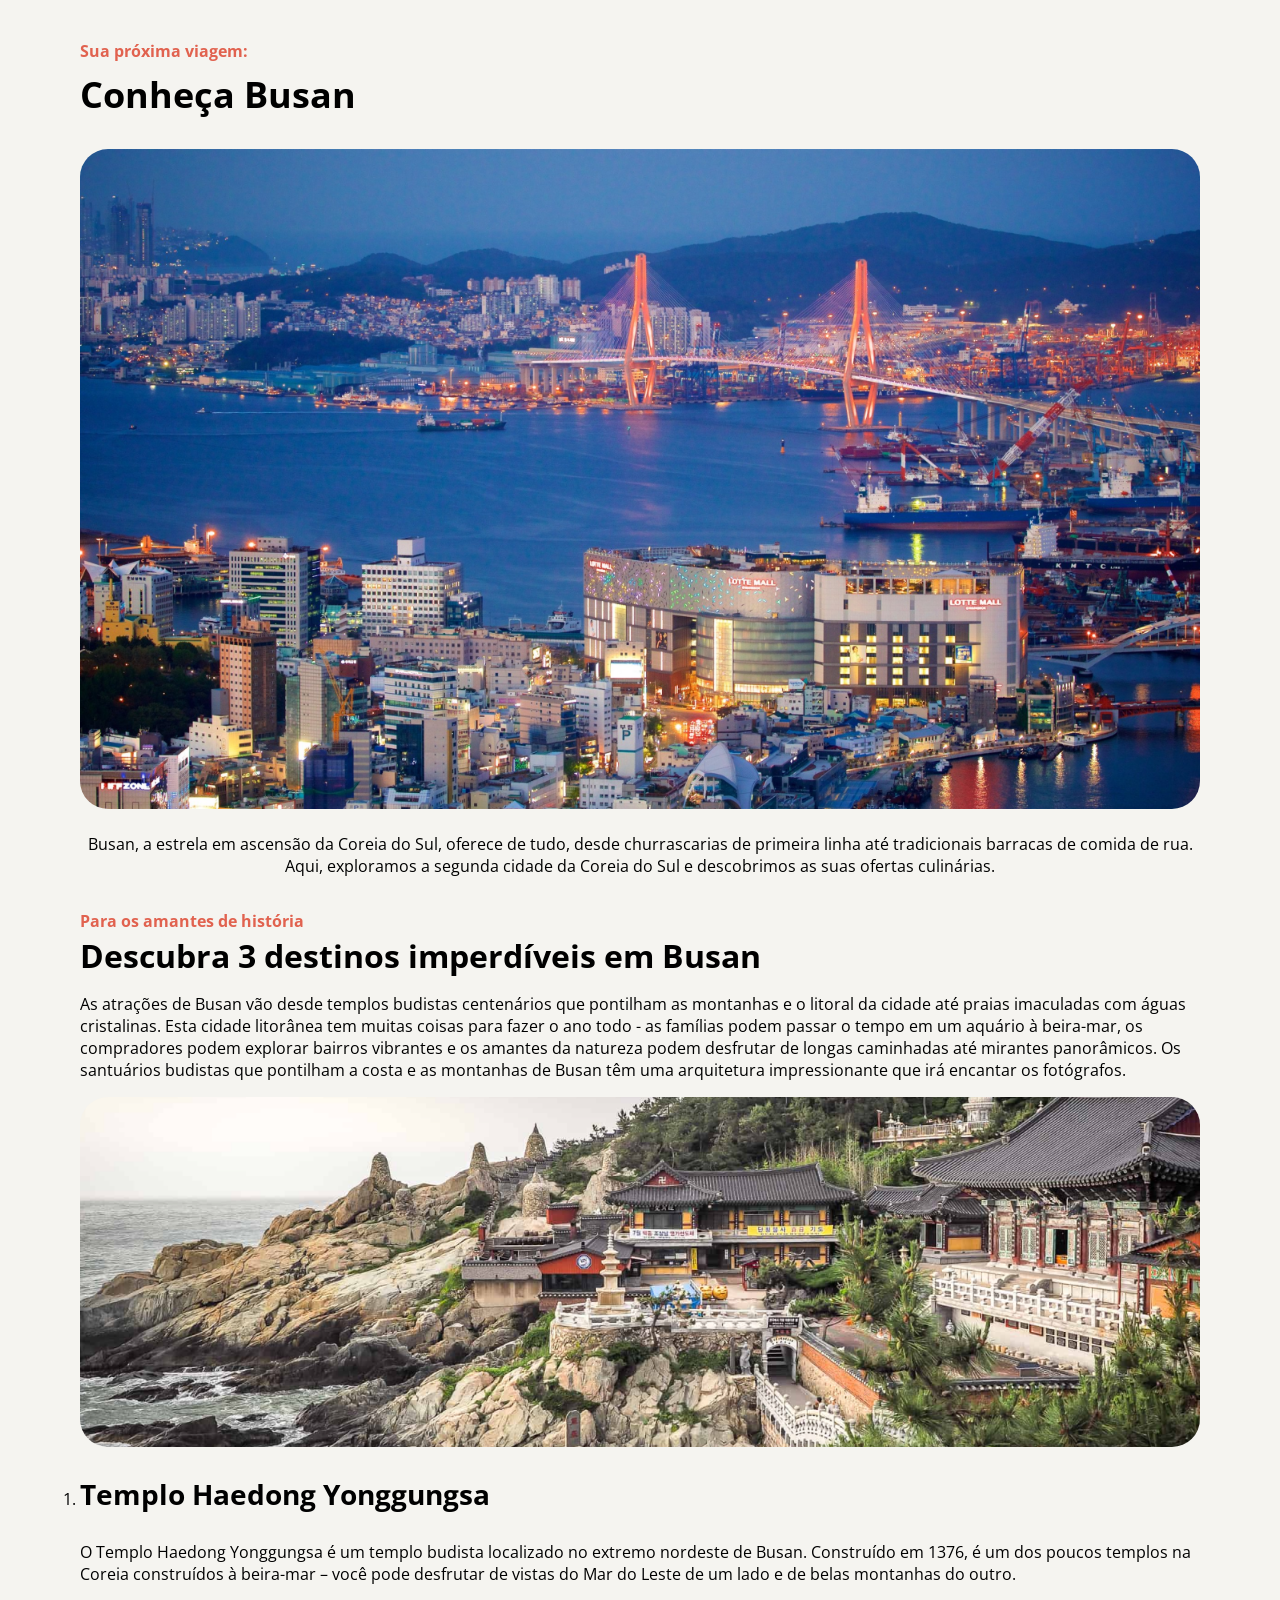
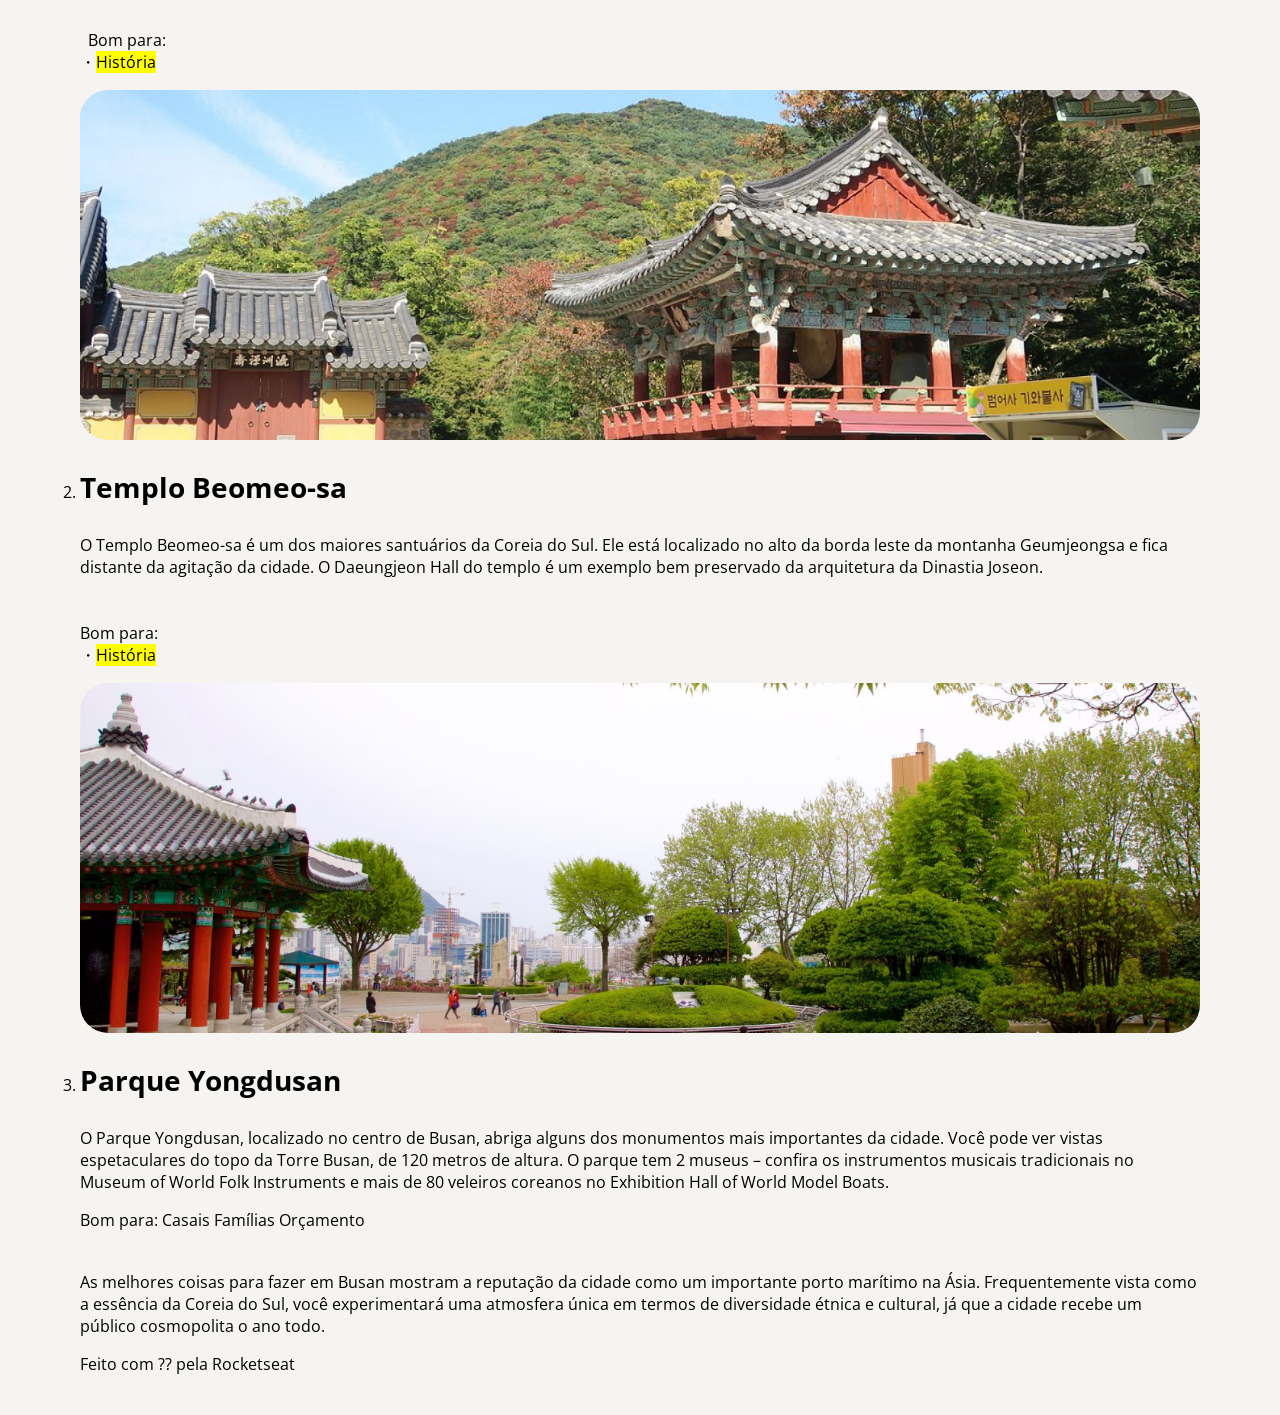
==== Local Turistico/assets/index.html @ a6c7353c "lugarturistico" ====
<!DOCTYPE html>
<html lang="pt-br">
<head>
  <link rel="preconnect" href="https://fonts.googleapis.com">
  <link rel="preconnect" href="https://fonts.gstatic.com" crossorigin>
  <meta charset="UTF-8">
  <meta name="viewport" content="width=device-width, initial-scale=1.0">
  <title>Local Turístico </title>
  <link href="https://fonts.googleapis.com/css2?family=Open+Sans:ital,wght@0,300..800;1,300..800&display=swap" rel="stylesheet">
  <link rel="stylesheet" href="style.css">
</head>
<body>

  <section id="container">
    <div>
      Sua próxima viagem:
    </div>
    
    <h1>Conheça Busan</h1>

  </section>

  <section id="busan">
  
  <img src="/Local Turistico/assets/Image_01.png" alt="cidade-de-busan">

  <p>Busan, a estrela em ascensão da Coreia do Sul, oferece de tudo, desde churrascarias de primeira linha até tradicionais barracas de comida de rua. Aqui, exploramos a segunda cidade da Coreia do Sul e descobrimos as suas ofertas culinárias.</p>

</section>

<section id="titlelist">

  <div>Para os amantes de história</div>

  <h2>Descubra 3 destinos imperdíveis em Busan</h2>
  
  
  <p>As atrações de Busan vão desde templos budistas centenários que pontilham as montanhas e o litoral da cidade até praias imaculadas com águas cristalinas. Esta cidade litorânea tem muitas coisas para fazer o ano todo - as famílias podem passar o tempo em um aquário à beira-mar, os compradores podem explorar bairros vibrantes e os amantes da natureza podem desfrutar de longas caminhadas até mirantes panorâmicos.
    Os santuários budistas que pontilham a costa e as montanhas de Busan têm uma arquitetura impressionante que irá encantar os fotógrafos.</p>
    
  </section>

  <section id="list">
    <ol>

      
    <section id="card1">
    <img src="/Local Turistico/assets/Image_02.png" alt="haedong">
        <li><h3>Templo Haedong Yonggungsa </h3> </li>

    <p>O Templo Haedong Yonggungsa é um templo budista localizado no extremo nordeste de Busan. Construído em 1376, é um dos poucos templos na Coreia construídos à beira-mar – você pode desfrutar de vistas do Mar do Leste de um lado e de belas montanhas do outro.<br> <br> <br> 


    Bom para: <br>
    ・<mark>História </mark> </p>
        
      </section>
      
      <section id="card2">
      <img src="/Local Turistico/assets/Image_03.png" alt="Beome-sa">
      
      <li><h3>Templo Beomeo-sa</h3></li>
      
      <p>O Templo Beomeo-sa é um dos maiores santuários da Coreia do Sul. Ele está localizado no alto da borda leste da montanha Geumjeongsa e fica distante da agitação da cidade. O Daeungjeon Hall do templo é um exemplo bem preservado da arquitetura da Dinastia Joseon.<br> <br> <br>

      Bom para: <br>
      ・<mark>História</mark></p>
       </section>
   
       <section id="card3">
        <img src="/Local Turistico/assets/Image_04.png" alt="Yonggungsan">
        <li><h3>Parque Yongdusan</h3></li>
        <p>O Parque Yongdusan, localizado no centro de Busan, abriga alguns dos monumentos mais importantes da cidade. Você pode ver vistas espetaculares do topo da Torre Busan, de 120 metros de altura. O parque tem 2 museus – confira os instrumentos musicais tradicionais no Museum of World Folk Instruments e mais de 80 veleiros coreanos no Exhibition Hall of World Model Boats.</p>
      </ol>

        

          Bom para: 
          Casais
          Famílias
          Orçamento
        


       </section>
      <section id="description">
        <p>As melhores coisas para fazer em Busan mostram a reputação da cidade como um importante porto marítimo na Ásia. Frequentemente vista como a essência da Coreia do Sul, você experimentará uma atmosfera única em termos de diversidade étnica e cultural, já que a cidade recebe um público cosmopolita o ano todo. </p>
      </section>
    
    <footer>Feito com ??
pela Rocketseat</footer>

    </section>
    
    
</body>
</html>
---- Local Turistico/assets/style.css ----
:root{font-family: "Open Sans", sans-serif;
  font-size: 16px;}

body {box-sizing: border-box;
  max-width: 1120px;
  height: 3054;
  background-color: #f5f4f0;
  margin: 40px auto;
text-align: left;}



h1 {font-size: 36px; font-weight: bold; 
margin-top: 8px;}
h2 {font-size: 32px; font-weight: bold; margin-top: 2px; margin-bottom: 8px;}
h3 {font-size: 28px; font-weight: bold;}

div {color: #e1624f;
    font-size: 16px; font-weight: bold;}

  #busan img {height:660px ; 
            margin-bottom: 24px;
            object-fit: cover;}
            
            
  #busan p {text-align: center; margin-bottom: 40px; height: 37px;}

    img {border-radius: 28px;
      width: 100% ;
      height: 350px;
      margin:0 auto;
      display:block;
      object-fit: cover;}

#description p {margin-top: 40px;}

ol {padding: 0 ;}
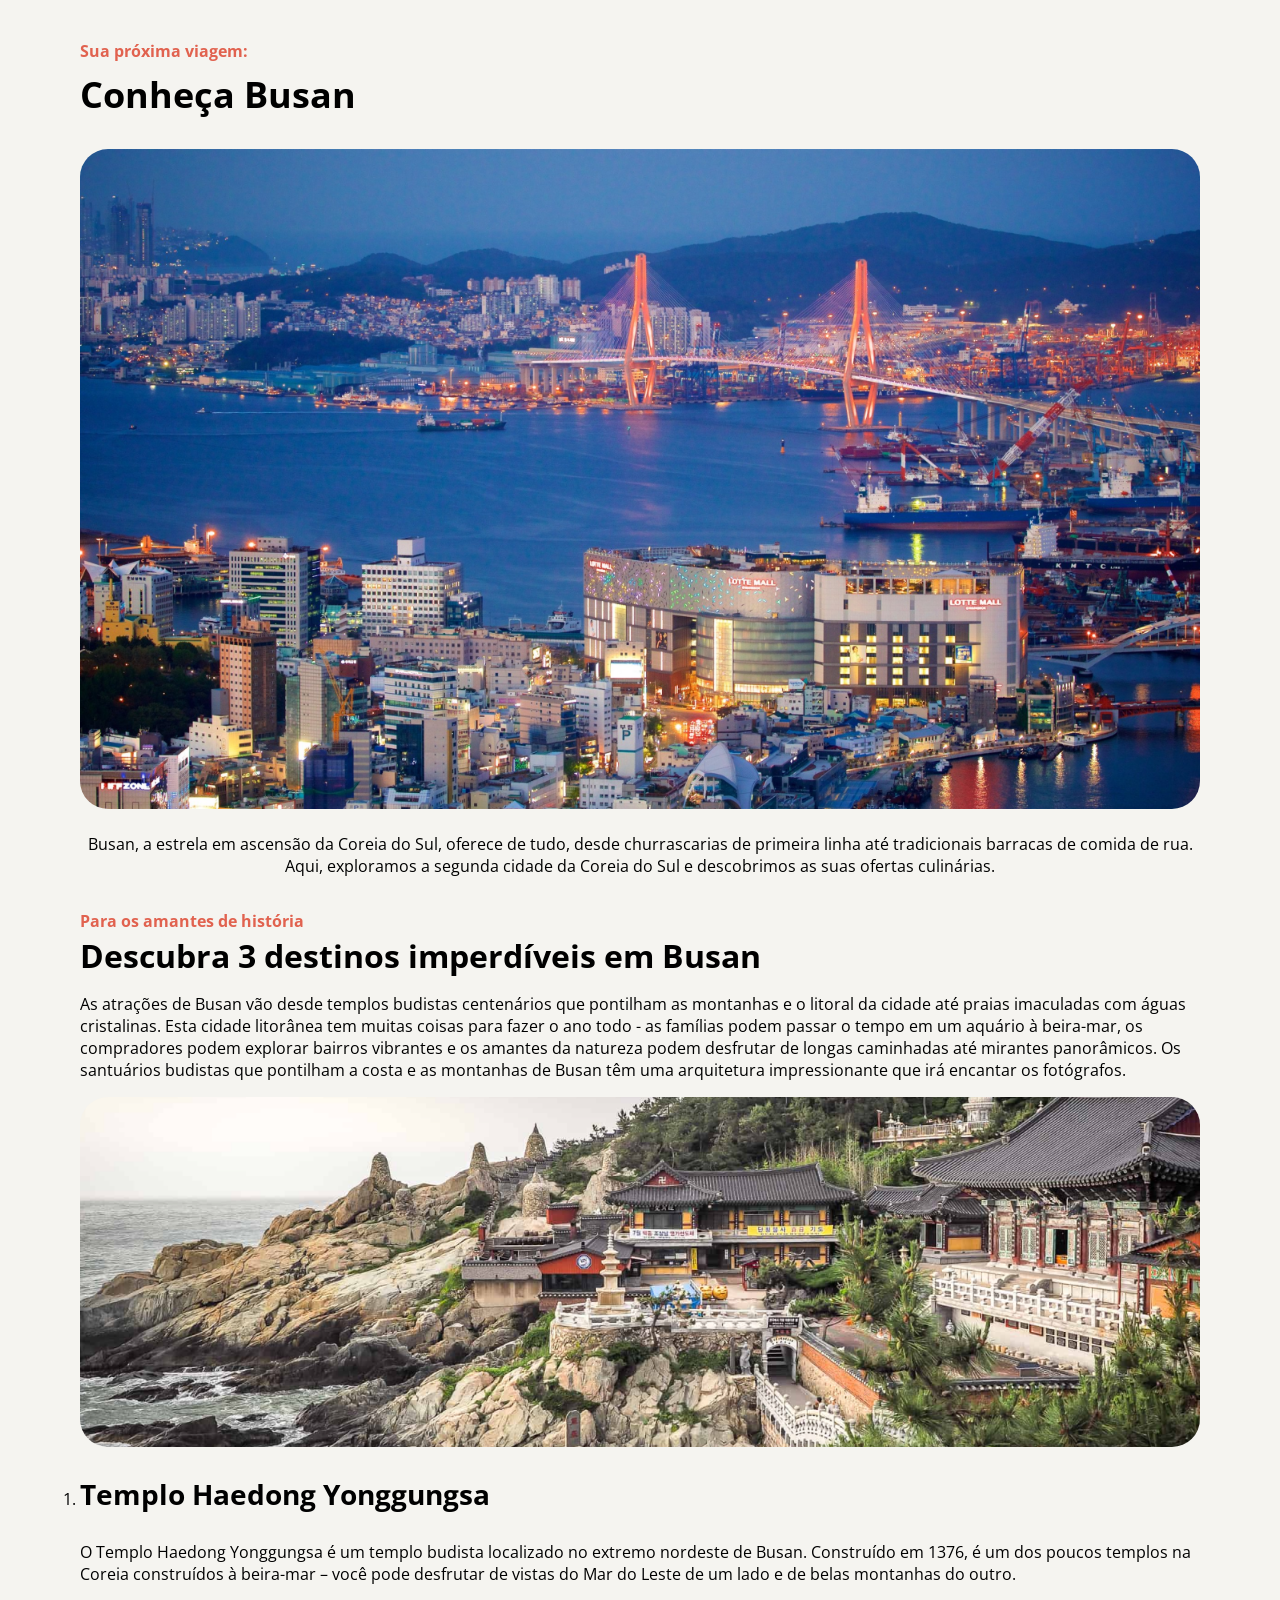
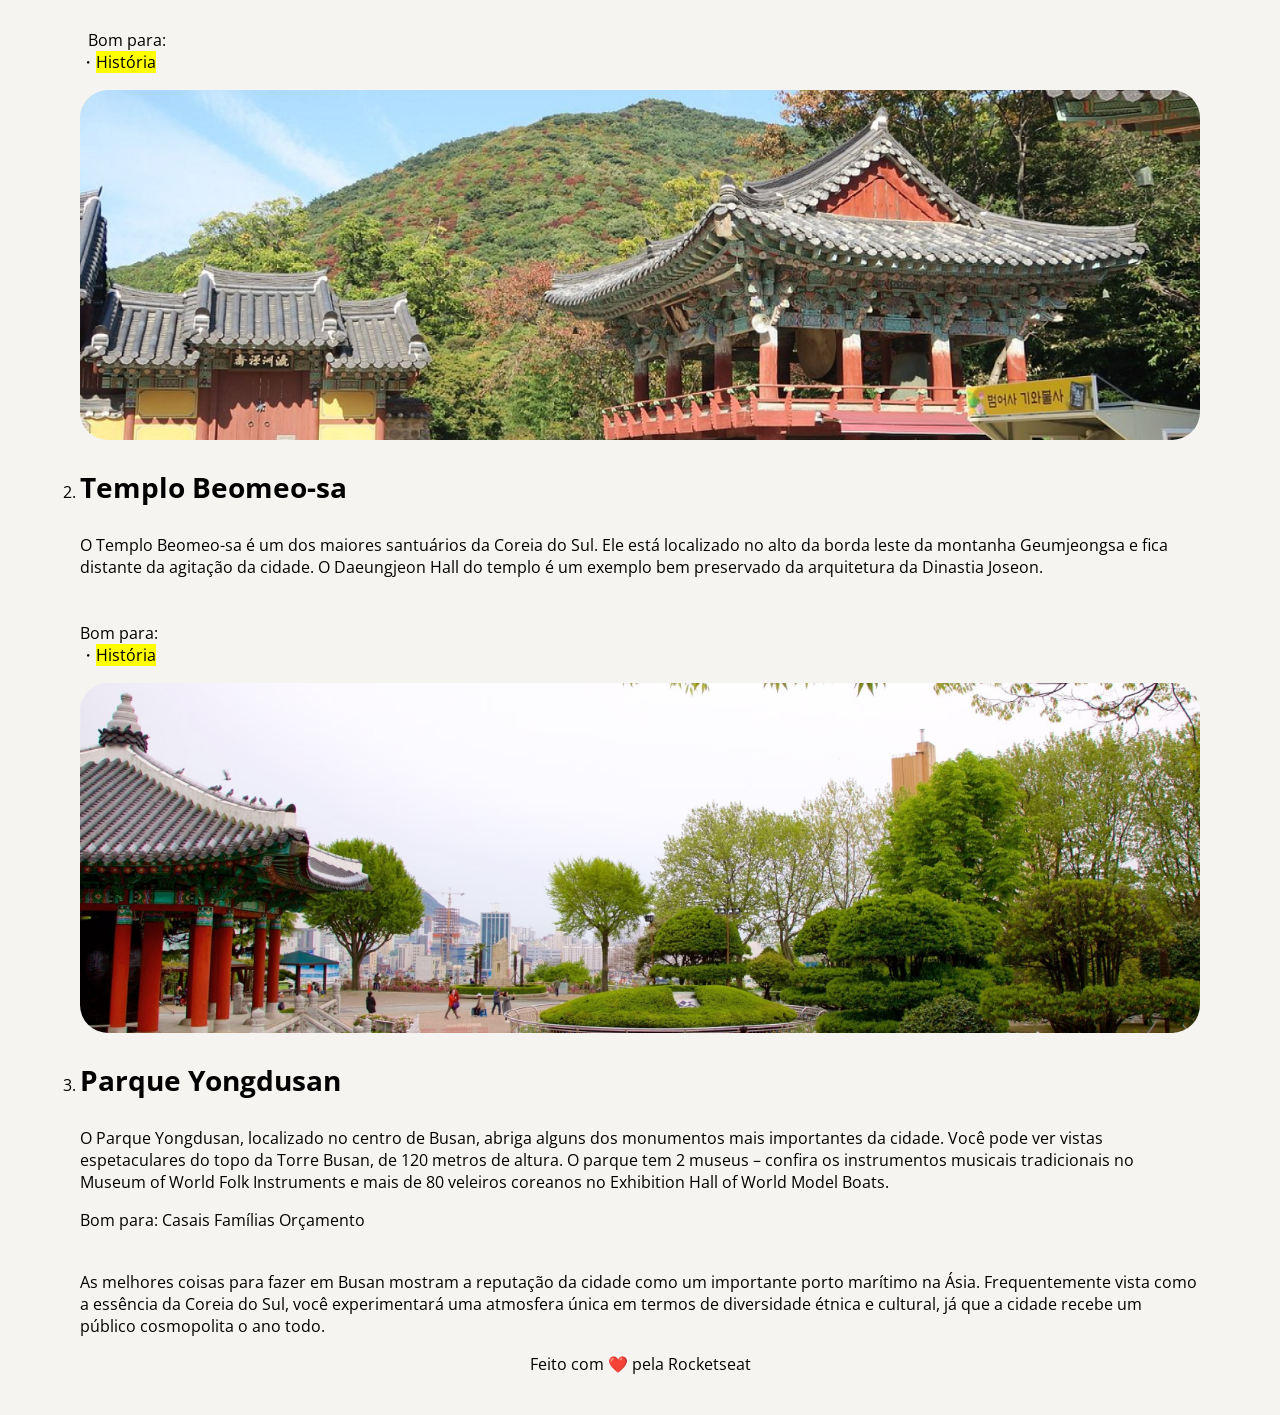
==== commit 3558dcfd: "feat: centraliza footer" ====
--- a/Local Turistico/assets/index.html
+++ b/Local Turistico/assets/index.html
@@ -87,11 +87,11 @@
         <p>As melhores coisas para fazer em Busan mostram a reputação da cidade como um importante porto marítimo na Ásia. Frequentemente vista como a essência da Coreia do Sul, você experimentará uma atmosfera única em termos de diversidade étnica e cultural, já que a cidade recebe um público cosmopolita o ano todo. </p>
       </section>
     
-    <footer>Feito com ??
-pela Rocketseat</footer>
+   
 
     </section>
-    
+     <footer>Feito com <span>❤️</span>
+pela Rocketseat</footer>
     
 </body>
 </html>
--- a/Local Turistico/assets/style.css
+++ b/Local Turistico/assets/style.css
@@ -1,38 +1,71 @@
-:root{font-family: "Open Sans", sans-serif;
-  font-size: 16px;}
+:root {
+  font-family: 'Open Sans', sans-serif;
+  font-size: 16px;
+}
 
-body {box-sizing: border-box;
+body {
+  box-sizing: border-box;
   max-width: 1120px;
   height: 3054;
   background-color: #f5f4f0;
   margin: 40px auto;
-text-align: left;}
+  text-align: left;
+}
 
+h1 {
+  font-size: 36px;
+  font-weight: bold;
+  margin-top: 8px;
+}
+h2 {
+  font-size: 32px;
+  font-weight: bold;
+  margin-top: 2px;
+  margin-bottom: 8px;
+}
+h3 {
+  font-size: 28px;
+  font-weight: bold;
+}
 
+div {
+  color: #e1624f;
+  font-size: 16px;
+  font-weight: bold;
+}
 
-h1 {font-size: 36px; font-weight: bold; 
-margin-top: 8px;}
-h2 {font-size: 32px; font-weight: bold; margin-top: 2px; margin-bottom: 8px;}
-h3 {font-size: 28px; font-weight: bold;}
+#busan img {
+  height: 660px;
+  margin-bottom: 24px;
+  object-fit: cover;
+}
 
-div {color: #e1624f;
-    font-size: 16px; font-weight: bold;}
+#busan p {
+  text-align: center;
+  margin-bottom: 40px;
+  height: 37px;
+}
 
-  #busan img {height:660px ; 
-            margin-bottom: 24px;
-            object-fit: cover;}
-            
-            
-  #busan p {text-align: center; margin-bottom: 40px; height: 37px;}
+img {
+  border-radius: 28px;
+  width: 100%;
+  height: 350px;
+  margin: 0 auto;
+  display: block;
+  object-fit: cover;
+}
 
-    img {border-radius: 28px;
-      width: 100% ;
-      height: 350px;
-      margin:0 auto;
-      display:block;
-      object-fit: cover;}
+#description p {
+  margin-top: 40px;
+}
 
-#description p {margin-top: 40px;}
+ol {
+  padding: 0;
+}
 
-ol {padding: 0 ;}
-
+footer {
+  display: flex;
+  justify-content: center;
+  align-items: center;
+  gap: 4px;
+}
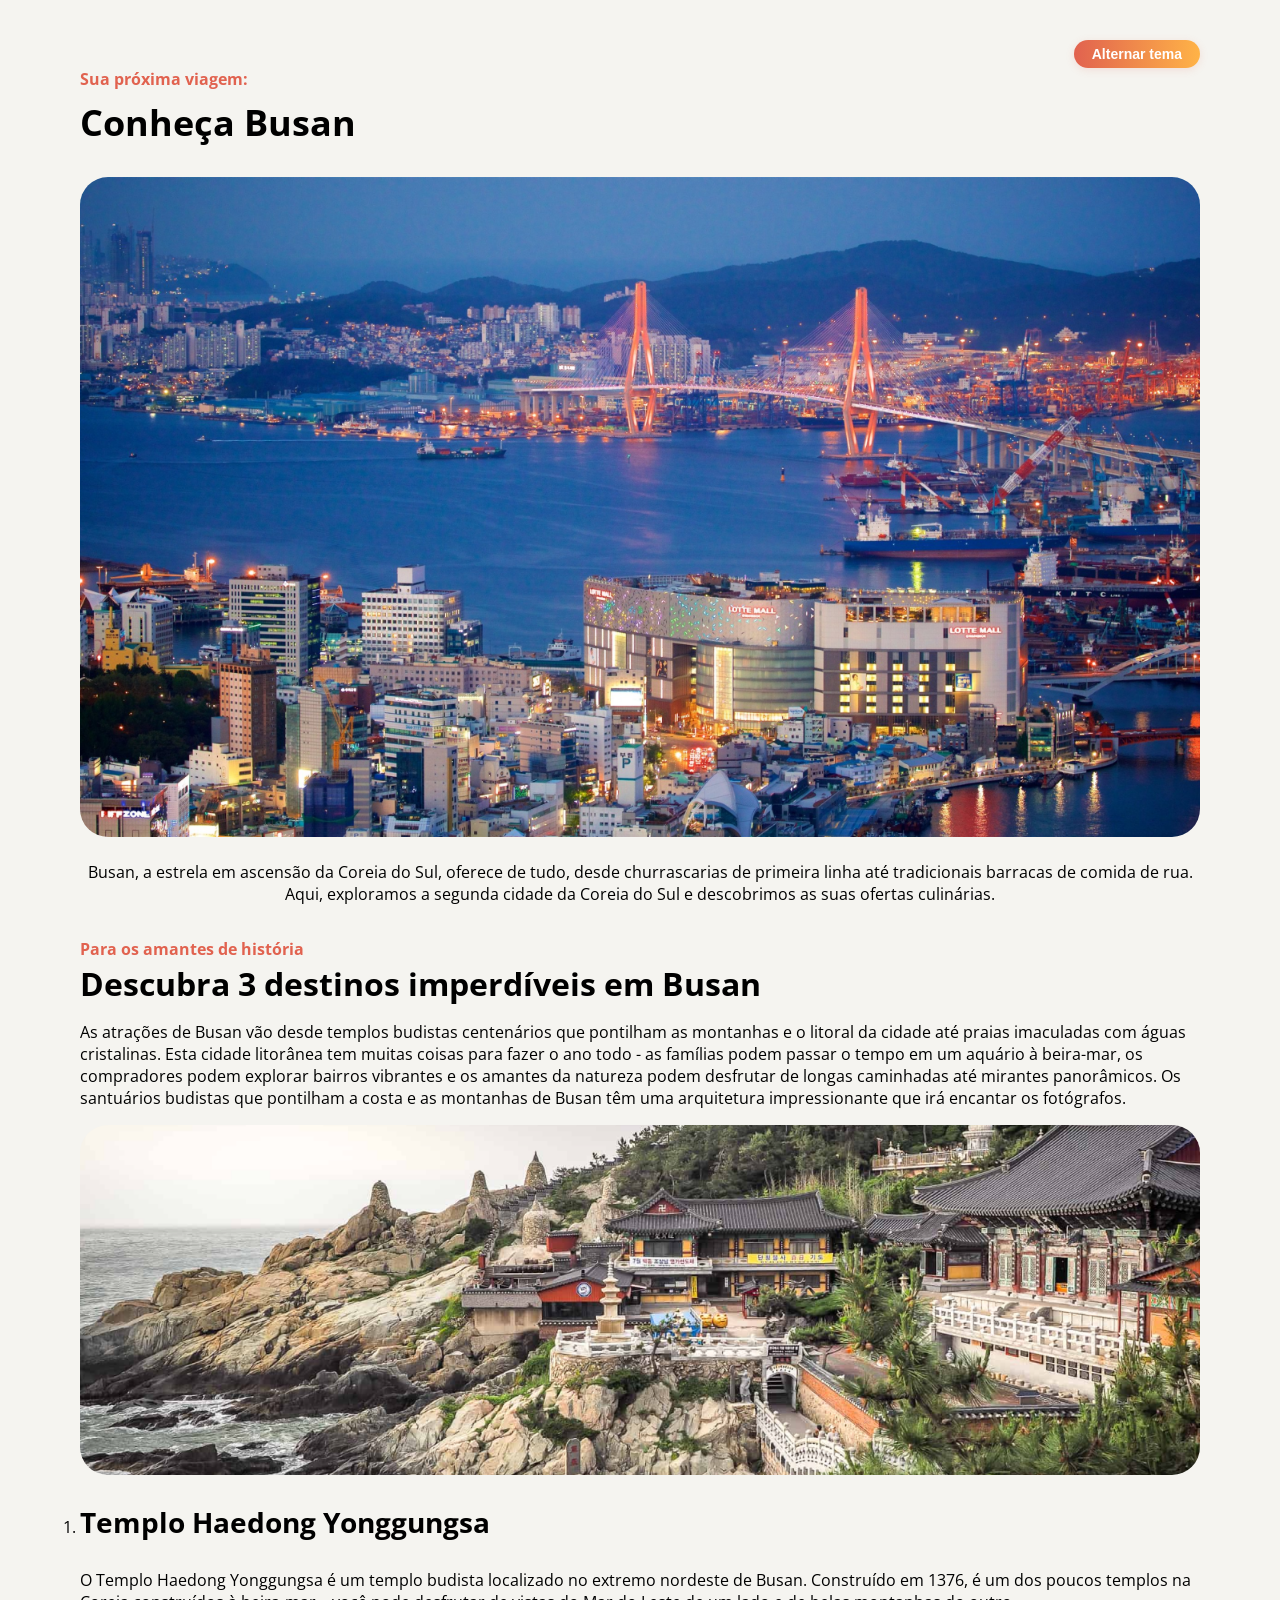
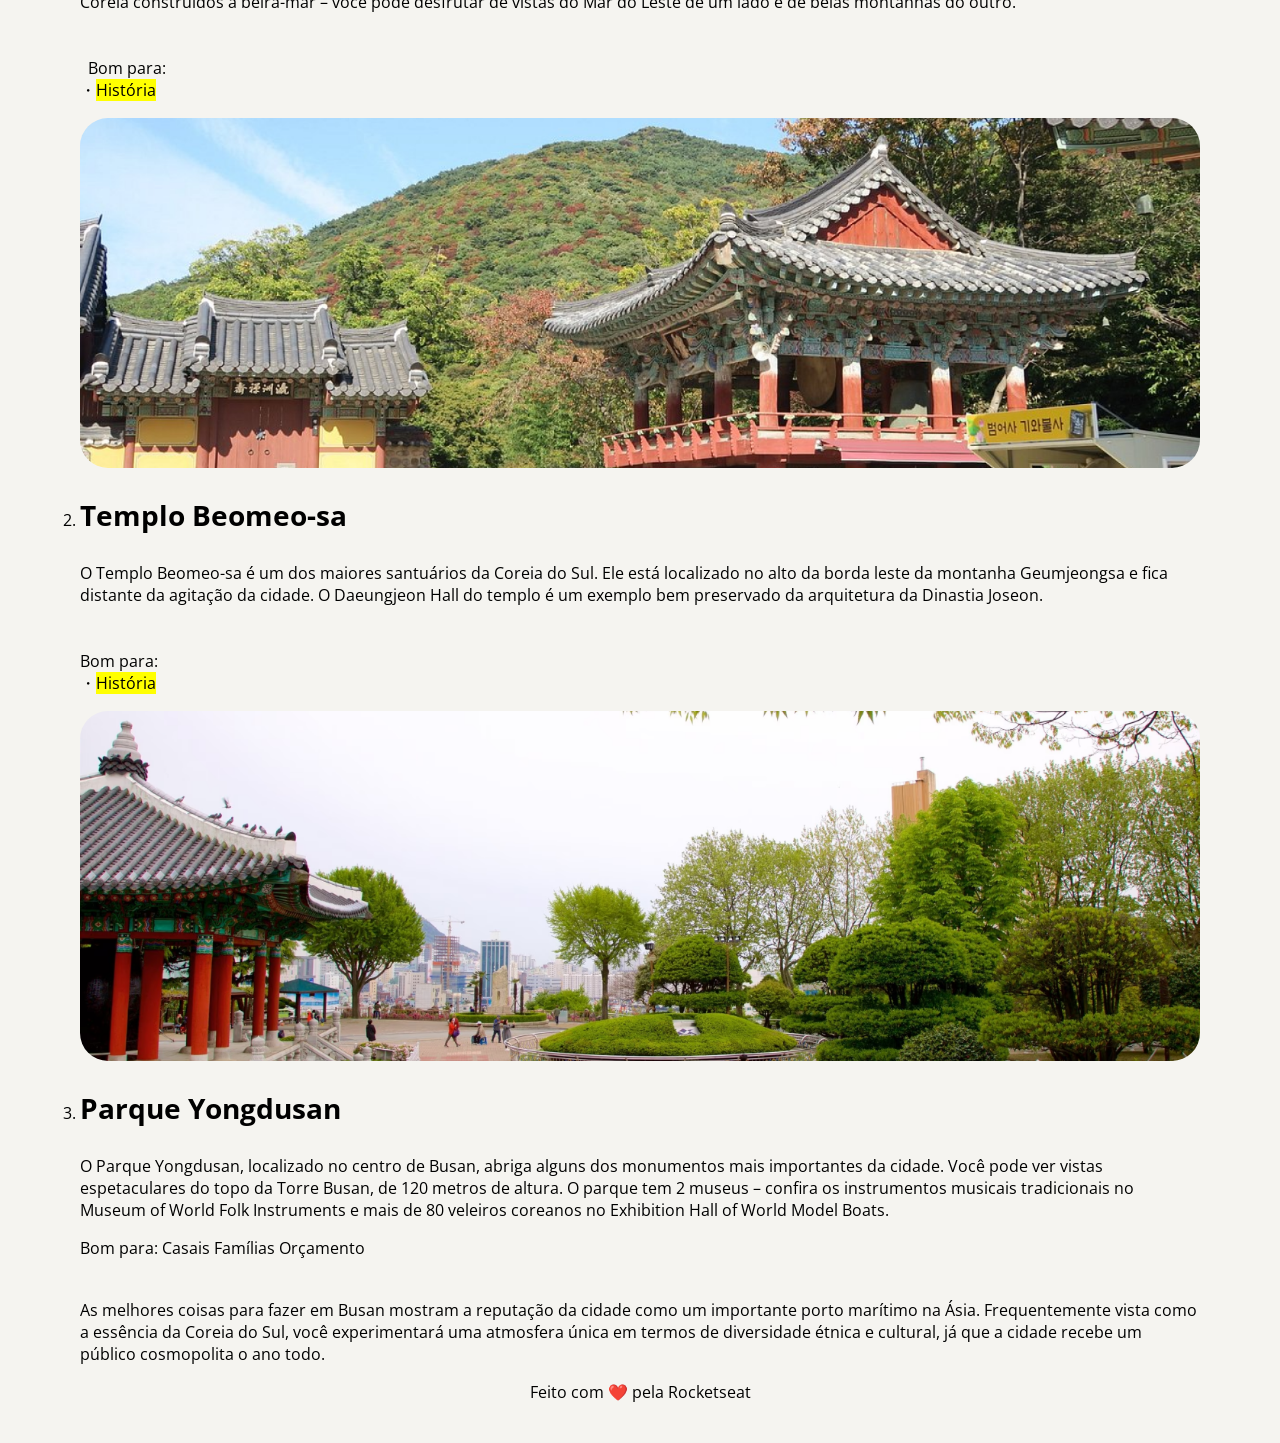
==== commit 77f6a524: "feat: implementa darkmode" ====
--- a/Local Turistico/assets/index.html
+++ b/Local Turistico/assets/index.html
@@ -10,6 +10,8 @@
   <link rel="stylesheet" href="style.css">
 </head>
 <body>
+
+  <header><button id="theme-toggle">Alternar tema</button></header>
 
   <section id="container">
     <div>
@@ -94,4 +96,6 @@
 pela Rocketseat</footer>
     
 </body>
+  <script src="../js/theme.js"></script>
+
 </html>
--- a/Local Turistico/assets/style.css
+++ b/Local Turistico/assets/style.css
@@ -10,6 +10,48 @@
   background-color: #f5f4f0;
   margin: 40px auto;
   text-align: left;
+}
+
+/* Adicione ao final do arquivo */
+body.dark {
+  background-color: #222;
+  color: #f5f4f0;
+}
+body.dark div,
+body.dark h1,
+body.dark h2,
+body.dark h3 {
+  color: #e1624f;
+}
+body.dark footer {
+  background: #333;
+  color: #f5f4f0;
+}
+
+header {
+  width: 100%;
+  display: flex;
+  justify-content: flex-end;
+  align-items: center;
+}
+
+header button {
+  background: linear-gradient(90deg, #e1624f 0%, #ffb347 100%);
+  color: #fff;
+  border: none;
+  border-radius: 16px;
+  padding: 6px 18px;
+  font-size: 14px;
+  font-weight: bold;
+  cursor: pointer;
+  box-shadow: 0 2px 8px rgba(225, 98, 79, 0.15);
+  transition: transform 0.2s, box-shadow 0.2s;
+}
+
+header button:hover {
+  transform: scale(1.05);
+  box-shadow: 0 4px 16px rgba(225, 98, 79, 0.22);
+  background: linear-gradient(90deg, #ffb347 0%, #e1624f 100%);
 }
 
 h1 {
